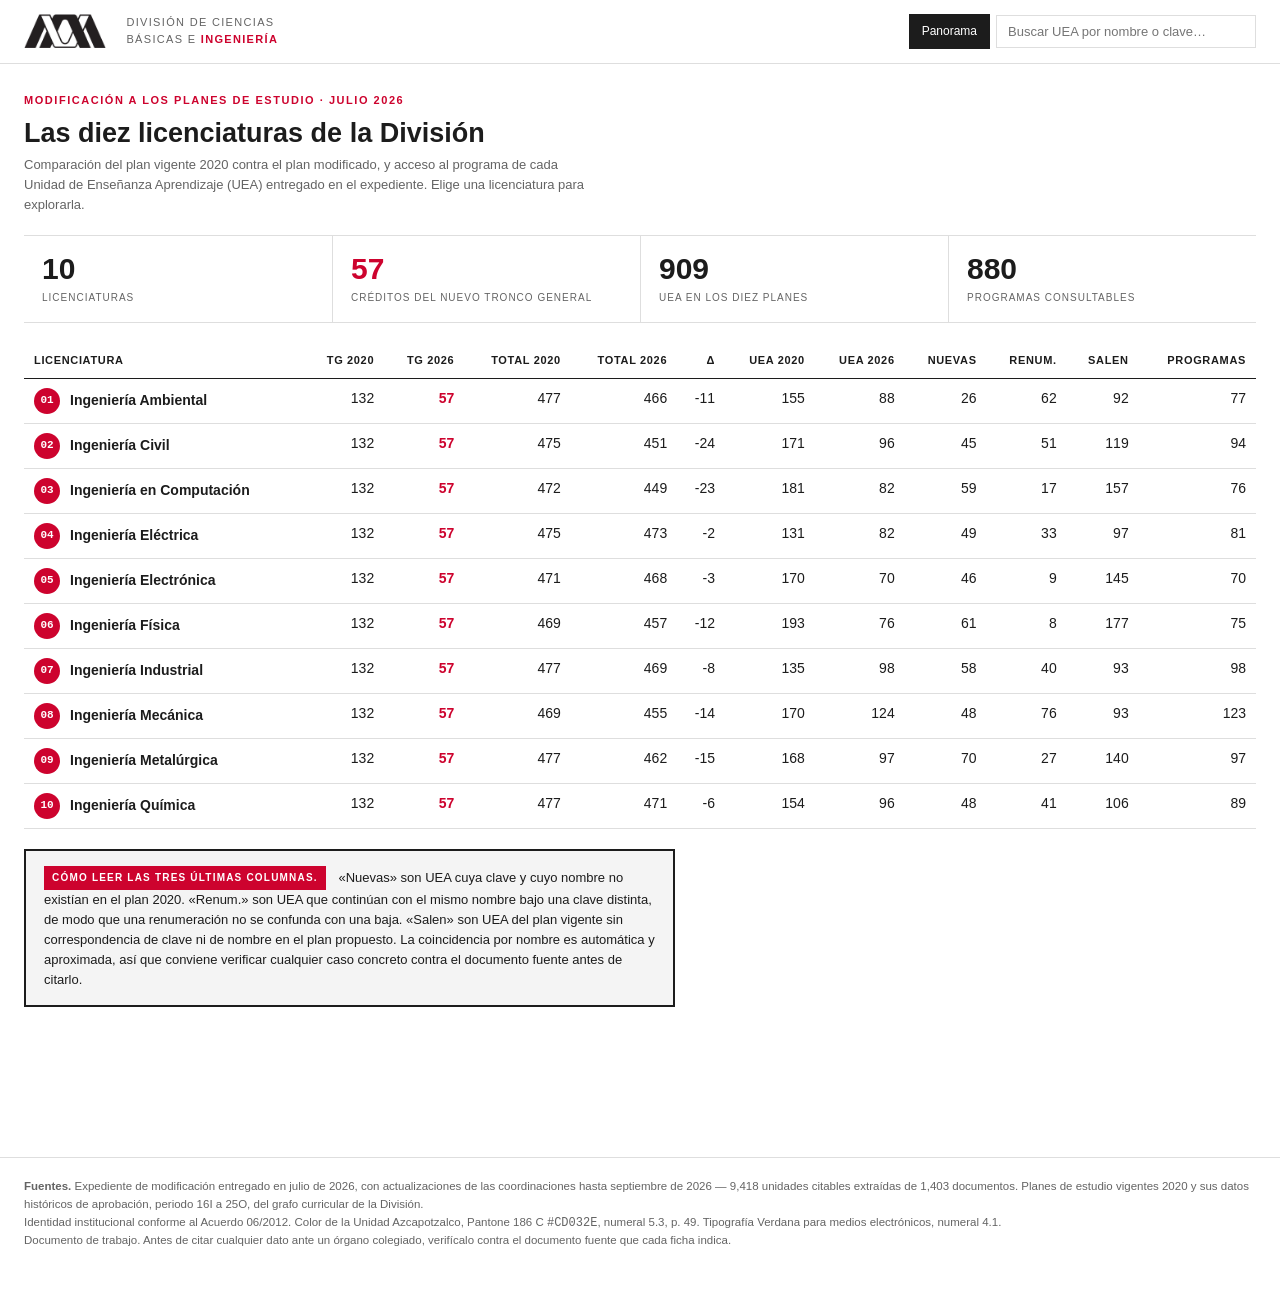
==== index.html @ 23796ab4 "Dashboard de modificaciones curriculares DCBI 2026 Tablero navegable para comparar el plan vigente 2" ====
<!doctype html>
<html lang="es">
<head>
<meta charset="utf-8">
<meta name="viewport" content="width=device-width, initial-scale=1">
<title>Modificaciones curriculares DCBI 2026</title>
<link rel="stylesheet" href="estilo.css">
</head>
<body>
<header>
  <div class="barra">
    <img src="assets/logo_footer_web.png" alt="Universidad Autónoma Metropolitana">
    <div class="marca">División de Ciencias<br>Básicas e <b>Ingeniería</b></div>
    <nav>
      <a href="#/">Panorama</a>
      <input id="buscador" type="search" placeholder="Buscar UEA por nombre o clave…"
             autocomplete="off" spellcheck="false">
    </nav>
  </div>
</header>

<main id="vista"></main>

<footer>
  <p><strong>Fuentes.</strong> Expediente de modificación entregado en julio de 2026,
  con actualizaciones de las coordinaciones hasta septiembre de 2026 — 9,418 unidades
  citables extraídas de 1,403 documentos. Planes de estudio vigentes 2020 y sus datos
  históricos de aprobación, periodo 16I a 25O, del grafo curricular de la División.</p>
  <p>Identidad institucional conforme al Acuerdo 06/2012. Color de la Unidad
  Azcapotzalco, Pantone 186 C <span class="clave">#CD032E</span>, numeral 5.3, p. 49.
  Tipografía Verdana para medios electrónicos, numeral 4.1.</p>
  <p>Documento de trabajo. Antes de citar cualquier dato ante un órgano colegiado,
  verifícalo contra el documento fuente que cada ficha indica.</p>
</footer>

<script src="datos.js"></script>
<script src="app.js"></script>
</body>
</html>
---- estilo.css ----
/* Dashboard de modificaciones curriculares DCBI 2026
   Identidad institucional UAM — Acuerdo 06/2012.
   · Color de la Unidad Azcapotzalco, Pantone 186 C #CD032E (numeral 5.3, p. 49).
   · Tipografía web obligatoria Verdana, con Arial y Tahoma como alternativas
     (numeral 4.1). Helvetica Neue queda reservada a material primario impreso.
   · Negro puro #000000 se reserva al emblema (numeral 2.3), así que la tinta
     de cuerpo es #1C1C1C. */

:root {
  --rojo: #CD032E;
  --tinta: #1C1C1C;
  --gris: #646464;
  --gris-claro: #F4F4F4;
  --filete: #DEDEDE;
  --papel: #FFFFFF;
  --verde: #26642B;
  --max: 1280px;
}

* { box-sizing: border-box; margin: 0; padding: 0; }

body {
  font-family: Verdana, Arial, Tahoma, sans-serif;
  color: var(--tinta);
  background: var(--papel);
  font-size: 14px;
  line-height: 1.55;
}

a { color: var(--rojo); text-decoration: none; }
a:hover { text-decoration: underline; }

/* ---------------------------------------------------- encabezado fijo */
header {
  position: sticky; top: 0; z-index: 20;
  background: var(--papel);
  border-bottom: 1px solid var(--filete);
}
.barra {
  max-width: var(--max); margin: 0 auto; padding: 14px 24px;
  display: flex; align-items: center; gap: 20px; flex-wrap: wrap;
}
/* Variación 2 del manual, el emblema sin lema ni denominación */
.barra img { height: 34px; }
.marca { font-size: 11px; letter-spacing: .12em; text-transform: uppercase; color: var(--gris); }
.marca b { color: var(--rojo); }
.barra nav { margin-left: auto; display: flex; gap: 6px; align-items: center; }
.barra nav a {
  font-size: 12px; padding: 7px 12px; color: var(--tinta);
  border: 1px solid var(--filete);
}
.barra nav a.activo { background: var(--tinta); color: #fff; border-color: var(--tinta); }
#buscador {
  font-family: inherit; font-size: 13px; padding: 8px 11px;
  border: 1px solid var(--filete); width: 260px;
}
#buscador:focus { outline: 2px solid var(--rojo); outline-offset: -1px; }

main { max-width: var(--max); margin: 0 auto; padding: 28px 24px 80px; }

/* ---------------------------------------------------- tipografía */
h1 { font-size: 27px; line-height: 1.2; margin-bottom: 6px; }
h2 { font-size: 19px; margin: 34px 0 12px; }
h3 { font-size: 15px; margin: 22px 0 8px; }
.kicker {
  font-size: 11px; letter-spacing: .14em; text-transform: uppercase;
  color: var(--rojo); font-weight: bold; margin-bottom: 8px;
}
.sub { color: var(--gris); font-size: 13px; max-width: 78ch; }
.migaja { font-size: 12px; color: var(--gris); margin-bottom: 14px; }

/* ---------------------------------------------------- cédulas de dato */
.datos { display: flex; flex-wrap: wrap; gap: 0; border-top: 1px solid var(--filete);
         border-bottom: 1px solid var(--filete); margin: 20px 0; }
.dato { flex: 1 1 130px; padding: 16px 18px; border-left: 1px solid var(--filete); }
.dato:first-child { border-left: none; }
.dato .n { font-size: 30px; font-weight: bold; line-height: 1.1; }
.dato .n.acento { color: var(--rojo); }
.dato .r { font-size: 10px; letter-spacing: .1em; text-transform: uppercase;
           color: var(--gris); margin-top: 5px; }

/* ---------------------------------------------------- tabla */
table { width: 100%; border-collapse: collapse; margin: 14px 0; }
th {
  text-align: left; font-size: 11px; letter-spacing: .06em; text-transform: uppercase;
  padding: 9px 10px; border-bottom: 1px solid var(--tinta); white-space: nowrap;
}
td { padding: 9px 10px; border-bottom: 1px solid var(--filete); vertical-align: top; }
tbody tr:hover { background: var(--gris-claro); cursor: pointer; }
td.num, th.num { text-align: right; font-variant-numeric: tabular-nums; }
.clave { font-family: "Courier New", monospace; font-size: 12px; color: var(--gris); }

/* ------------------------------------------------- chip circular (Punto)
   Numera las licenciaturas en el panorama. Junto con la caja de aviso de
   abajo, es lo único que se conserva del ensayo neobrutalista. */
.punto {
  display: inline-flex; align-items: center; justify-content: center;
  width: 26px; height: 26px; border-radius: 50%; background: var(--rojo);
  color: #fff; font-size: 11px; font-weight: bold; flex: none;
  font-family: "Courier New", monospace;
}

/* ---------------------------------------------------- etiquetas */
.eti {
  display: inline-block; font-size: 10px; letter-spacing: .08em; text-transform: uppercase;
  padding: 3px 7px; border: 1px solid var(--filete); color: var(--gris); white-space: nowrap;
}
.eti.roja { background: var(--rojo); color: #fff; border-color: var(--rojo); }
.eti.tinta { background: var(--tinta); color: #fff; border-color: var(--tinta); }
.eti.verde { background: var(--verde); color: #fff; border-color: var(--verde); }
.eti.hueca { background: transparent; }

/* ---------------------------------------------------- barras comparativas */
.barra-cmp { display: flex; height: 26px; margin: 4px 0 2px; background: var(--gris-claro); }
.barra-cmp span { display: flex; align-items: center; padding: 0 7px;
                  font-size: 10px; color: #fff; overflow: hidden; white-space: nowrap; }
.seg-tg { background: var(--rojo); }
.seg-pro { background: var(--tinta); }
.seg-otro { background: #BDBDBD; color: var(--tinta) !important; }

/* ---------------------------------------------------- rejilla de tarjetas */
.rejilla { display: grid; grid-template-columns: repeat(auto-fill, minmax(290px, 1fr)); gap: 16px; }
.tarjeta { border: 1px solid var(--filete); padding: 18px; display: block; color: inherit; }
.tarjeta:hover { border-color: var(--tinta); text-decoration: none; }
.tarjeta h3 { margin: 0 0 4px; font-size: 16px; }
.tarjeta .pie { display: flex; gap: 14px; margin-top: 12px; font-size: 12px; color: var(--gris); }

/* ---------------------------------------------------- filtros */
.filtros { display: flex; gap: 8px; flex-wrap: wrap; align-items: center; margin: 16px 0; }
.filtros select, .filtros input {
  font-family: inherit; font-size: 12px; padding: 7px 9px; border: 1px solid var(--filete);
}
.conteo { font-size: 12px; color: var(--gris); margin-left: auto; }

/* ---------------------------------------------------- detalle de UEA */
.campo { border-top: 1px solid var(--filete); padding: 16px 0; }
.campo h3 { margin: 0 0 8px; font-size: 12px; letter-spacing: .1em;
            text-transform: uppercase; color: var(--rojo); }
.campo pre {
  font-family: inherit; font-size: 13.5px; line-height: 1.6;
  white-space: pre-wrap; word-wrap: break-word; max-width: 90ch;
}
.aviso {
  background: var(--gris-claro); border: 2px solid var(--tinta);
  padding: 15px 18px; margin: 20px 0; font-size: 13px; max-width: 90ch;
}
.aviso strong:first-child {
  display: inline-block; background: var(--rojo); color: #fff;
  font-size: 10px; letter-spacing: .12em; text-transform: uppercase;
  padding: 4px 8px; margin-right: 9px; vertical-align: 1px;
}
.ruta { font-family: "Courier New", monospace; font-size: 11px; color: var(--gris);
        word-break: break-all; }

footer {
  border-top: 1px solid var(--filete); margin-top: 50px; padding: 20px 24px 40px;
  font-size: 11.5px; color: var(--gris); max-width: var(--max); margin-left: auto;
  margin-right: auto;
}

@media (max-width: 720px) {
  .barra nav { width: 100%; margin-left: 0; }
  #buscador { width: 100%; }
  .dato { flex-basis: 45%; }
  table { font-size: 12.5px; }
}
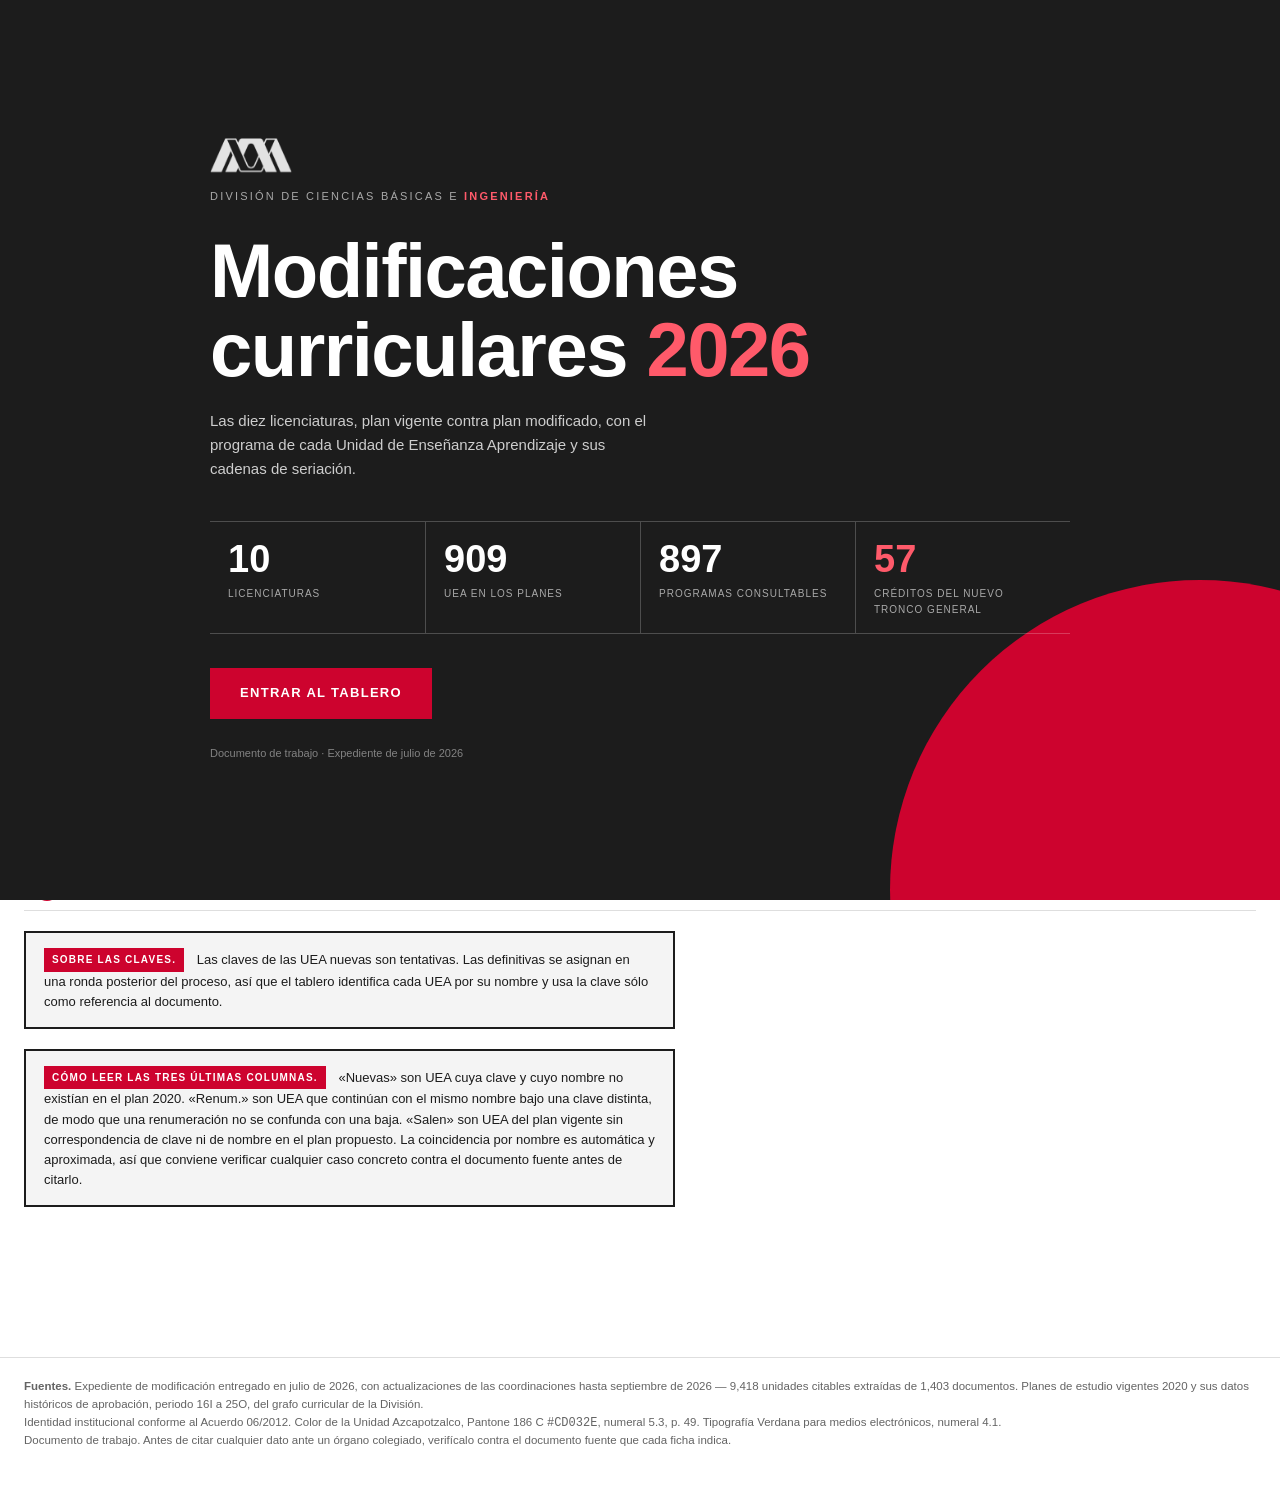
==== commit 69d974d3: "Portada en modo oscuro y transiciones entre vistas El tablero recibe con una portada sobre tinta #1C" ====
--- a/index.html
+++ b/index.html
@@ -7,6 +7,29 @@
 <link rel="stylesheet" href="estilo.css">
 </head>
 <body>
+
+<!-- Portada. Modo oscuro sobre #1C1C1C; el negro puro se reserva al emblema
+     (Acuerdo 06/2012, numeral 2.3). Se oculta al entrar al tablero. -->
+<section id="portada">
+  <div class="p-fondo"><span class="p-punto"></span></div>
+  <div class="p-contenido">
+    <img class="p-logo" src="assets/logo_blanco_transparente.png"
+         alt="Universidad Autónoma Metropolitana">
+    <p class="p-division">División de Ciencias Básicas e <b>Ingeniería</b></p>
+    <h1 class="p-titulo">Modificaciones<br>curriculares <span>2026</span></h1>
+    <p class="p-bajada">Las diez licenciaturas, plan vigente contra plan modificado,
+      con el programa de cada Unidad de Enseñanza Aprendizaje y sus cadenas de seriación.</p>
+    <div class="p-cifras">
+      <div><b data-hasta="10">0</b><span>licenciaturas</span></div>
+      <div><b data-hasta="909">0</b><span>UEA en los planes</span></div>
+      <div><b data-hasta="897">0</b><span>programas consultables</span></div>
+      <div><b data-hasta="57" class="acento">0</b><span>créditos del nuevo Tronco General</span></div>
+    </div>
+    <a class="p-entrar" href="#/">Entrar al tablero</a>
+    <p class="p-pie">Documento de trabajo · Expediente de julio de 2026</p>
+  </div>
+</section>
+
 <header>
   <div class="barra">
     <img src="assets/logo_footer_web.png" alt="Universidad Autónoma Metropolitana">
--- a/estilo.css
+++ b/estilo.css
@@ -164,3 +164,112 @@
   .dato { flex-basis: 45%; }
   table { font-size: 12.5px; }
 }
+
+/* ------------------------------------------- cadenas de seriación */
+.cadena { display: flex; flex-wrap: wrap; align-items: center; gap: 7px; margin: 10px 0 20px; }
+.eslabon {
+  display: inline-flex; align-items: center; gap: 8px;
+  border: 1px solid var(--filete); padding: 7px 11px; font-size: 13px; background: var(--papel);
+}
+.punto.pq { width: 20px; height: 20px; font-size: 10px; }
+.flecha { color: var(--rojo); font-weight: bold; }
+
+/* ------------------------------------------ árbol de dependencias */
+.dos-arboles { display: flex; gap: 34px; flex-wrap: wrap; }
+.mitad { flex: 1 1 320px; min-width: 300px; }
+.mitad h4 { font-size: 13px; margin: 0 0 10px; display: flex; align-items: center; gap: 9px; }
+.conteo-arbol {
+  display: inline-flex; align-items: center; justify-content: center;
+  min-width: 22px; height: 22px; padding: 0 6px; background: var(--rojo);
+  color: #fff; font-size: 11px; font-family: "Courier New", monospace;
+}
+ul.arbol { list-style: none; margin: 0 0 0 9px; padding-left: 15px;
+           border-left: 1px solid var(--filete); }
+ul.arbol li { position: relative; padding: 5px 0 5px 13px; font-size: 13px; }
+ul.arbol li::before {
+  content: ""; position: absolute; left: 0; top: 16px;
+  width: 9px; height: 1px; background: var(--filete);
+}
+ul.arbol .clave { margin-left: 7px; font-size: 11px; }
+
+.renombrada { font-size: 11.5px; color: var(--rojo); margin-top: 2px; font-weight: normal; }
+
+/* ═══════════════════════════════════════════════════════════════════
+   Portada — modo oscuro. El fondo es la tinta #1C1C1C, nunca negro
+   puro, que el manual reserva al emblema (numeral 2.3). Un solo acento.
+   Toda la animación se desactiva con prefers-reduced-motion.
+   ═══════════════════════════════════════════════════════════════════ */
+
+#portada {
+  position: fixed; inset: 0; z-index: 60; background: var(--tinta);
+  color: #fff; display: flex; align-items: center; justify-content: center;
+  padding: 48px 24px; overflow: hidden;
+}
+#portada.saliendo { animation: portada-sale .55s cubic-bezier(.4,0,.2,1) forwards; }
+body.con-portada { overflow: hidden; }
+
+.p-fondo { position: absolute; inset: 0; pointer-events: none; }
+.p-punto {
+  position: absolute; right: -230px; bottom: -300px;
+  width: 620px; height: 620px; border-radius: 50%; background: var(--rojo);
+  animation: punto-entra 1.1s cubic-bezier(.22,1,.36,1) both;
+}
+
+.p-contenido { position: relative; max-width: 860px; width: 100%; }
+.p-contenido > * { animation: sube .7s cubic-bezier(.22,1,.36,1) both; }
+.p-logo { height: 34px; display: block; animation-delay: .05s; }
+.p-division {
+  font-size: 11px; letter-spacing: .2em; text-transform: uppercase;
+  color: rgba(255,255,255,.62); margin-top: 16px; animation-delay: .12s;
+}
+.p-division b { color: #ff5a6a; }
+.p-titulo {
+  font-size: clamp(40px, 7vw, 76px); line-height: 1.04; font-weight: bold;
+  margin: 26px 0 0; letter-spacing: -.02em; animation-delay: .2s;
+}
+.p-titulo span { color: #ff5a6a; }
+.p-bajada {
+  font-size: 15px; line-height: 1.6; color: rgba(255,255,255,.78);
+  max-width: 54ch; margin-top: 20px; animation-delay: .3s;
+}
+.p-cifras {
+  display: flex; flex-wrap: wrap; gap: 0; margin: 40px 0 34px;
+  border-top: 1px solid rgba(255,255,255,.22);
+  border-bottom: 1px solid rgba(255,255,255,.22); animation-delay: .4s;
+}
+.p-cifras > div { flex: 1 1 130px; padding: 18px 18px 16px;
+                  border-left: 1px solid rgba(255,255,255,.22); }
+.p-cifras > div:first-child { border-left: none; }
+.p-cifras b { display: block; font-size: 38px; line-height: 1;
+              font-variant-numeric: tabular-nums; }
+.p-cifras b.acento { color: #ff5a6a; }
+.p-cifras span { display: block; font-size: 10px; letter-spacing: .1em;
+                 text-transform: uppercase; color: rgba(255,255,255,.62); margin-top: 8px; }
+.p-entrar {
+  display: inline-block; background: var(--rojo); color: #fff;
+  padding: 15px 30px; font-size: 13px; font-weight: bold;
+  letter-spacing: .1em; text-transform: uppercase; animation-delay: .5s;
+  transition: transform .18s ease, background .18s ease;
+}
+.p-entrar:hover { text-decoration: none; background: #e0143d; transform: translateX(5px); }
+.p-pie { font-size: 11px; color: rgba(255,255,255,.45); margin-top: 26px; animation-delay: .6s; }
+
+@keyframes sube { from { opacity: 0; transform: translateY(18px); } to { opacity: 1; transform: none; } }
+@keyframes punto-entra { from { opacity: 0; transform: scale(.55); } to { opacity: 1; transform: none; } }
+@keyframes portada-sale { to { opacity: 0; transform: translateY(-26px); visibility: hidden; } }
+
+/* ------------------------------------- transición entre vistas */
+#vista.entrando { animation: vista-entra .34s cubic-bezier(.22,1,.36,1) both; }
+@keyframes vista-entra { from { opacity: 0; transform: translateY(12px); } to { opacity: 1; transform: none; } }
+header { transition: transform .4s cubic-bezier(.22,1,.36,1), opacity .4s ease; }
+body.con-portada header { transform: translateY(-100%); opacity: 0; }
+
+tbody tr { transition: background .14s ease, box-shadow .14s ease; }
+.tarjeta, .eslabon { transition: border-color .18s ease, transform .18s ease; }
+.eslabon:hover { border-color: var(--rojo); transform: translateY(-2px); }
+
+@media (prefers-reduced-motion: reduce) {
+  #portada.saliendo, .p-contenido > *, .p-punto, #vista.entrando { animation: none; }
+  #portada.saliendo { display: none; }
+  header, tbody tr, .tarjeta, .eslabon { transition: none; }
+}
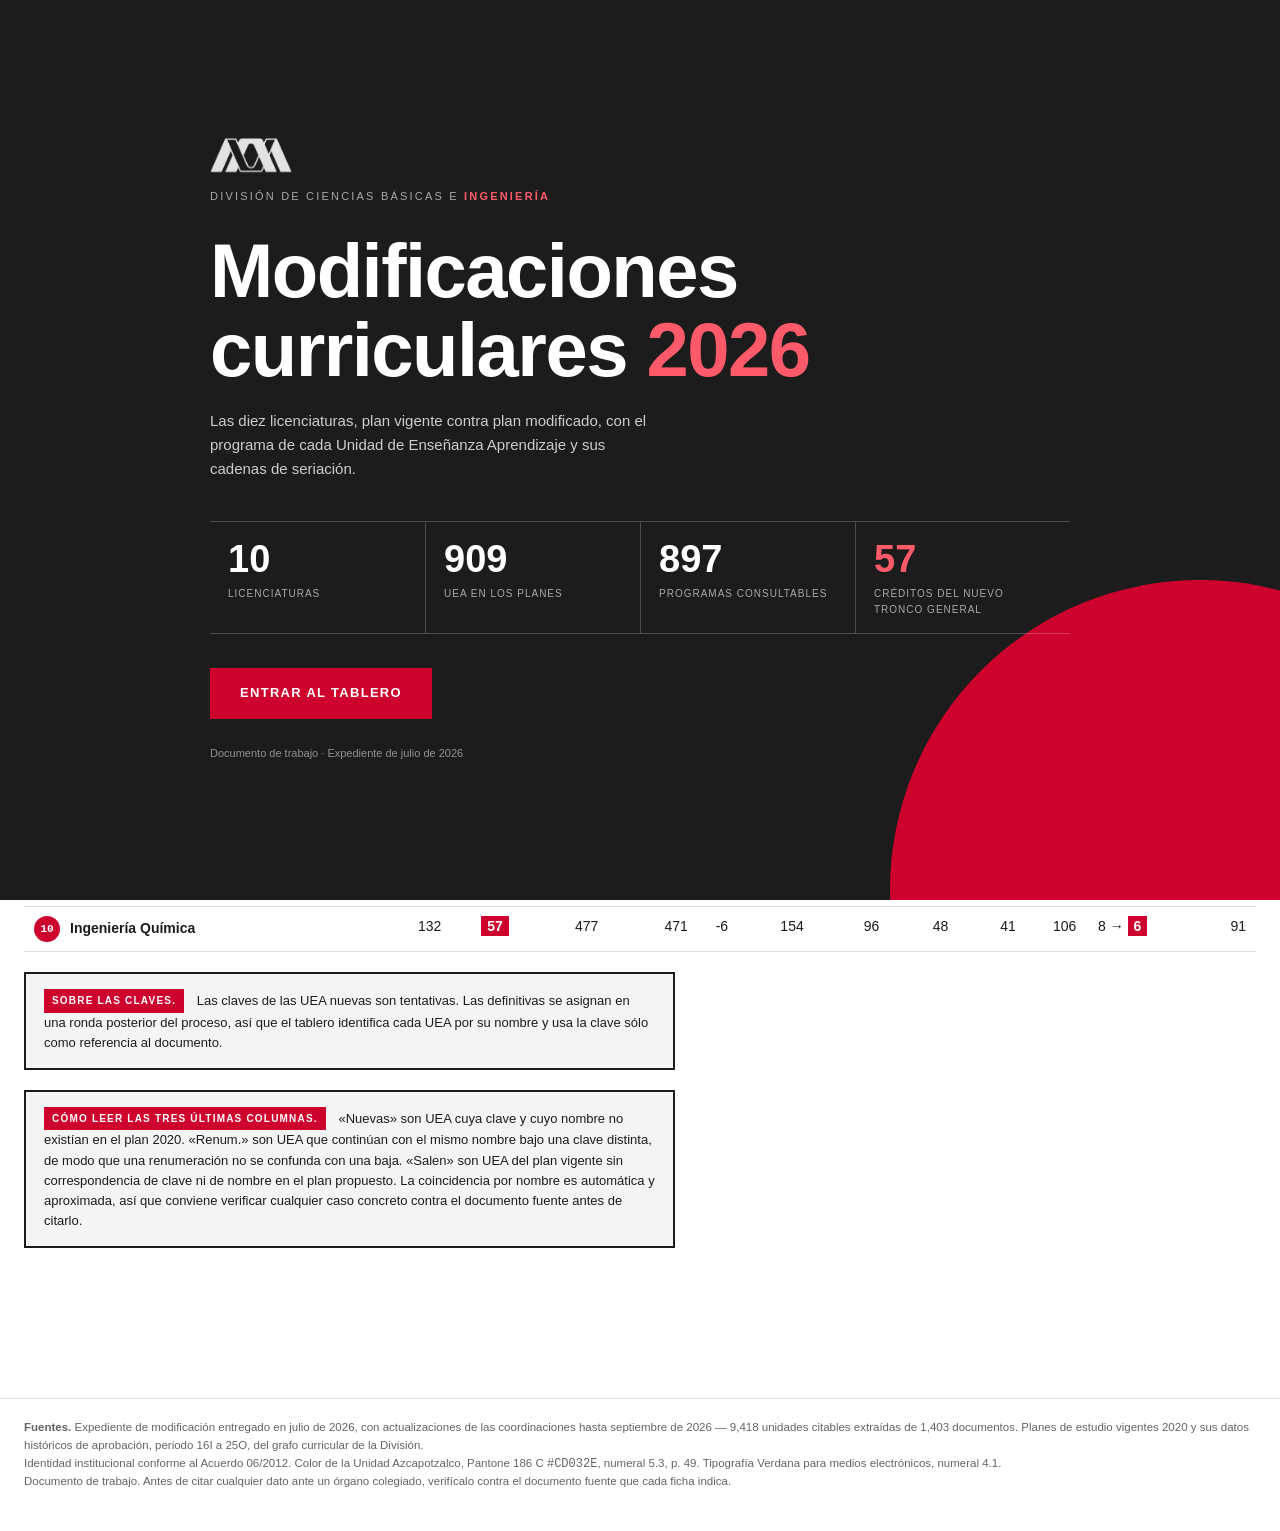
==== commit d3b53967: "Sistema cromático por nivel de navegación Una sola regla gobierna los cuatro niveles: cada uno es un" ====
--- a/index.html
+++ b/index.html
@@ -8,7 +8,11 @@
 </head>
 <body>
 
-<!-- Portada. Modo oscuro sobre #1C1C1C; el negro puro se reserva al emblema
+<!-- Plano que barre el cambio de nivel. Lleva el color del nivel que llega,
+     así que la transición es el cambio de campo, no un fundido encima. -->
+<div id="cortina" aria-hidden="true"></div>
+
+<!-- Portada. Nivel 0, campo tinta #1C1C1C; el negro puro se reserva al emblema
      (Acuerdo 06/2012, numeral 2.3). Se oculta al entrar al tablero. -->
 <section id="portada">
   <div class="p-fondo"><span class="p-punto"></span></div>
@@ -32,7 +36,11 @@
 
 <header>
   <div class="barra">
-    <img src="assets/logo_footer_web.png" alt="Universidad Autónoma Metropolitana">
+    <!-- El emblema no se recolorea: van los dos archivos y el campo del nivel
+         decide cuál se muestra. Sobre rojo y sobre tinta, el blanco. -->
+    <img class="logo-tinta" src="assets/logo_footer_web.png"
+         alt="Universidad Autónoma Metropolitana">
+    <img class="logo-blanco" src="assets/logo_blanco_transparente.png" alt="">
     <div class="marca">División de Ciencias<br>Básicas e <b>Ingeniería</b></div>
     <nav>
       <a href="#/">Panorama</a>
--- a/estilo.css
+++ b/estilo.css
@@ -4,7 +4,50 @@
    · Tipografía web obligatoria Verdana, con Arial y Tahoma como alternativas
      (numeral 4.1). Helvetica Neue queda reservada a material primario impreso.
    · Negro puro #000000 se reserva al emblema (numeral 2.3), así que la tinta
-     de cuerpo es #1C1C1C. */
+     de cuerpo es #1C1C1C.
+
+   CAMPO Y MASA POR NIVEL DE PROFUNDIDAD
+   ─────────────────────────────────────
+   El fondo no decora: dice en qué nivel del expediente está el usuario. Cada
+   nivel pierde una masa respecto del anterior, y esa pérdida es la escalera.
+
+   Cada nivel es un campo con un bloque de encabezado de otro color, y ese
+   bloque es la firma del nivel.
+
+     Nivel          Campo            Bloque de encabezado
+     0 portada      tinta  #1C1C1C   el PUNTO, círculo sangrando por la esquina
+     1 panorama     papel  #FFFFFF   PLANO rojo: kicker, título, bajada y cédulas
+     2 licenciatura papel  #FFFFFF   BLOQUE de tinta: migaja, título y cédulas
+     3 UEA          papel  #FFFFFF   ninguno; el rojo vuelve a ser color de texto
+       búsqueda     papel  #FFFFFF   atajo al nivel 3, se resuelve como él
+
+   Los bloques sangran de borde a borde y arrancan pegados al encabezado fijo,
+   así que la firma del nivel es lo primero que se ve al llegar y no hace falta
+   ningún otro recurso para distinguirlos: dentro del tablero el campo es
+   siempre papel y lo único que cambia es el bloque —rojo, tinta, ninguno—. La
+   portada queda como el único campo oscuro del sistema.
+
+   La cortina de transición refuerza el escalón sin añadir vocabulario: llega
+   con el color del bloque del nivel que entra, de modo que al retirarse parece
+   depositarlo. Lo que distingue a las tres vistas de papel es, entonces, la
+   misma cosa quieta y en movimiento.
+
+   El acento aparece con el área que cada nivel puede sostener: el círculo y
+   el plano donde casi no hay texto, el chip donde se trabaja, y nada más que
+   el rótulo donde se lee prosa larga. El papel se reserva a los dos niveles
+   que se leen palabra por palabra, que es donde la legibilidad manda sobre la
+   simetría del sistema.
+
+   Cada campo se declara como un juego de papeles —fondo, texto, filete, masa—
+   y todos los componentes se escriben contra esos papeles, nunca contra un
+   color literal. El mismo juego sirve para una página entera o para un plano
+   dentro de ella, así que un bloque de otro color es una clase, jamás una
+   excepción escrita a mano.
+
+   Regla de masa (Bauhaus/Neobrutalista): el acento es siempre área sólida,
+   nunca borde ni tinte. Dentro del plano rojo la masa se invierte —blanco
+   pleno con el número en rojo—, porque un rojo sobre rojo no es masa, es
+   nada. */
 
 :root {
   --rojo: #CD032E;
@@ -17,44 +60,154 @@
   --max: 1280px;
 }
 
+/* Los juegos de papeles valen igual para una página entera —`body[data-campo]`—
+   que para un plano dentro de ella —`.plano-rojo`, `.plano-tinta`—, de modo que un
+   bloque puede llevar su propio color sin ninguna excepción escrita a mano: dentro
+   del plano rojo, «masa» ya significa blanco. */
+:root {
+  --fondo: var(--papel);
+  --texto: var(--tinta);
+  --texto-2: var(--gris);
+  --linea: var(--filete);
+  --linea-fuerte: var(--tinta);
+  --hover: var(--gris-claro);
+  --caja: var(--gris-claro);
+  --caja-texto: var(--tinta);
+  --caja-borde: var(--tinta);
+  --chip-caja: var(--rojo);
+  --sobre-chip-caja: #FFFFFF;
+  --masa: var(--rojo);
+  --sobre-masa: #FFFFFF;
+  --masa-neutra: var(--tinta);
+  --sobre-masa-neutra: #FFFFFF;
+  --masa-verde: var(--verde);
+  --sobre-masa-verde: #FFFFFF;
+  --acento-txt: var(--rojo);
+  --enlace: var(--rojo);
+}
+
+/* TINTA — campo del panorama y de la licenciatura. Blanco sobre #1C1C1C da
+   17.0:1; el gris secundario se sube a #A8A8A8 (7.2:1) porque el #646464 de
+   papel caería a 2.3:1. El rojo deja de ser color de texto (sólo 2.96:1 sobre tinta) y pasa
+   a ser exclusivamente masa, que es su papel correcto en este sistema. */
+body[data-campo="tinta"], .plano-tinta {
+  --fondo: var(--tinta);
+  --texto: #FFFFFF;
+  --texto-2: #A8A8A8;
+  --linea: #454545;
+  --linea-fuerte: #FFFFFF;
+  --hover: #2C2C2C;
+  --caja: #2A2A2A;
+  --caja-texto: #FFFFFF;
+  --caja-borde: #5A5A5A;
+  --chip-caja: var(--rojo);
+  --sobre-chip-caja: #FFFFFF;
+  --masa: var(--rojo);
+  --sobre-masa: #FFFFFF;
+  --masa-neutra: #FFFFFF;
+  --sobre-masa-neutra: var(--tinta);
+  --acento-txt: #FFFFFF;
+  --enlace: #FFFFFF;
+}
+
+/* ROJO — ya no es campo de página sino plano: el encabezado del panorama.
+   Blanco sobre #CD032E da 5.76:1, suficiente para texto normal. Ningún otro
+   color de la paleta alcanza AA sobre este fondo, así que dentro del plano la
+   jerarquía se hace con tamaño y peso, nunca con un segundo color, y las
+   masas se invierten a blanco. */
+.plano-rojo {
+  --fondo: var(--rojo);
+  --texto: #FFFFFF;
+  --texto-2: #FFFFFF;
+  --linea: rgba(255, 255, 255, .45);
+  --linea-fuerte: #FFFFFF;
+  --hover: rgba(255, 255, 255, .15);
+  --caja: #FFFFFF;
+  --caja-texto: var(--tinta);
+  --caja-borde: var(--tinta);
+  --chip-caja: var(--tinta);
+  --sobre-chip-caja: #FFFFFF;
+  --masa: #FFFFFF;
+  --sobre-masa: var(--rojo);
+  --masa-neutra: var(--tinta);
+  --sobre-masa-neutra: #FFFFFF;
+  --acento-txt: #FFFFFF;
+  --enlace: #FFFFFF;
+}
+
+/* ---------------------------------------------------- planos
+   Un plano es una masa de área genuina y borde recto —el PLANO de Kandinsky,
+   el mismo de la portada v4—, con su propio juego de papeles dentro. Sangra
+   de un borde a otro de la ventana para que sea un plano y no una tarjeta:
+   la sombra de 100vmax pinta la banda y el recorte la limita en vertical. */
+.plano {
+  background: var(--fondo); color: var(--texto);
+  box-shadow: 0 0 0 100vmax var(--fondo);
+  clip-path: inset(0 -100vmax);
+}
+/* Plano de encabezado: arranca pegado al encabezado fijo, comiéndose el aire
+   superior de main, y cierra antes de la tabla. */
+.plano-cabecera { margin: -28px 0 26px; padding: 34px 0 20px; }
+.plano-cabecera .datos { border-bottom: none; margin-bottom: 0; }
+.plano-cabecera .sub { margin-bottom: 4px; }
+
 * { box-sizing: border-box; margin: 0; padding: 0; }
 
 body {
   font-family: Verdana, Arial, Tahoma, sans-serif;
-  color: var(--tinta);
-  background: var(--papel);
+  color: var(--texto);
+  background: var(--fondo);
   font-size: 14px;
   line-height: 1.55;
 }
 
-a { color: var(--rojo); text-decoration: none; }
+a { color: var(--enlace); text-decoration: none; }
 a:hover { text-decoration: underline; }
+/* Sobre campo pleno el color ya no distingue el enlace del texto: lo hace
+   el subrayado, que es el único eje disponible sin romper el contraste. */
+.plano-rojo a, .plano-tinta a {
+  text-decoration: underline; text-underline-offset: 2px;
+}
+/* La portada compone con masas, no con texto enlazado: su botón es un
+   plano rojo y no lleva subrayado. */
+#portada a, .barra nav a, .eti, .punto { text-decoration: none; }
 
 /* ---------------------------------------------------- encabezado fijo */
 header {
   position: sticky; top: 0; z-index: 20;
-  background: var(--papel);
-  border-bottom: 1px solid var(--filete);
+  background: var(--fondo);
+  border-bottom: 1px solid var(--linea);
 }
 .barra {
   max-width: var(--max); margin: 0 auto; padding: 14px 24px;
   display: flex; align-items: center; gap: 20px; flex-wrap: wrap;
 }
-/* Variación 2 del manual, el emblema sin lema ni denominación */
+/* Variación 2 del manual, el emblema sin lema ni denominación. Van los dos
+   archivos y el campo decide cuál se ve: sobre rojo y sobre tinta, el
+   blanco. El emblema no se recolorea por CSS (numeral 3.2). */
 .barra img { height: 34px; }
-.marca { font-size: 11px; letter-spacing: .12em; text-transform: uppercase; color: var(--gris); }
-.marca b { color: var(--rojo); }
+.barra .logo-blanco { display: none; }
+body[data-campo="tinta"] .logo-tinta { display: none; }
+body[data-campo="tinta"] .logo-blanco { display: block; }
+
+.marca { font-size: 11px; letter-spacing: .12em; text-transform: uppercase; color: var(--texto-2); }
+.marca b { color: var(--acento-txt); }
 .barra nav { margin-left: auto; display: flex; gap: 6px; align-items: center; }
 .barra nav a {
-  font-size: 12px; padding: 7px 12px; color: var(--tinta);
-  border: 1px solid var(--filete);
-}
-.barra nav a.activo { background: var(--tinta); color: #fff; border-color: var(--tinta); }
+  font-size: 12px; padding: 7px 12px; color: var(--texto);
+  border: 1px solid var(--linea); text-decoration: none;
+}
+.barra nav a.activo {
+  background: var(--masa-neutra); color: var(--sobre-masa-neutra);
+  border-color: var(--masa-neutra);
+}
 #buscador {
   font-family: inherit; font-size: 13px; padding: 8px 11px;
-  border: 1px solid var(--filete); width: 260px;
-}
-#buscador:focus { outline: 2px solid var(--rojo); outline-offset: -1px; }
+  border: 1px solid var(--linea); width: 260px;
+  background: transparent; color: var(--texto);
+}
+#buscador::placeholder { color: var(--texto-2); opacity: 1; }
+#buscador:focus { outline: 2px solid var(--acento-txt); outline-offset: -1px; }
 
 main { max-width: var(--max); margin: 0 auto; padding: 28px 24px 80px; }
 
@@ -64,97 +217,130 @@
 h3 { font-size: 15px; margin: 22px 0 8px; }
 .kicker {
   font-size: 11px; letter-spacing: .14em; text-transform: uppercase;
-  color: var(--rojo); font-weight: bold; margin-bottom: 8px;
-}
-.sub { color: var(--gris); font-size: 13px; max-width: 78ch; }
-.migaja { font-size: 12px; color: var(--gris); margin-bottom: 14px; }
+  color: var(--acento-txt); font-weight: bold; margin-bottom: 8px;
+}
+/* Sobre campo pleno el rótulo no puede ser texto rojo: se vuelve masa. */
+.plano-rojo .kicker, .plano-tinta .kicker {
+  display: inline-block; background: var(--masa); color: var(--sobre-masa);
+  padding: 4px 9px; margin-bottom: 10px;
+}
+.sub { color: var(--texto-2); font-size: 13px; max-width: 78ch; }
+.migaja { font-size: 12px; color: var(--texto-2); margin-bottom: 14px; }
+.tenue { color: var(--texto-2); }
+.fuerte { color: var(--texto); }
 
 /* ---------------------------------------------------- cédulas de dato */
-.datos { display: flex; flex-wrap: wrap; gap: 0; border-top: 1px solid var(--filete);
-         border-bottom: 1px solid var(--filete); margin: 20px 0; }
-.dato { flex: 1 1 130px; padding: 16px 18px; border-left: 1px solid var(--filete); }
+.datos { display: flex; flex-wrap: wrap; gap: 0; border-top: 1px solid var(--linea);
+         border-bottom: 1px solid var(--linea); margin: 20px 0; }
+.dato { flex: 1 1 130px; padding: 16px 18px; border-left: 1px solid var(--linea); }
 .dato:first-child { border-left: none; }
 .dato .n { font-size: 30px; font-weight: bold; line-height: 1.1; }
 .dato .n.acento { color: var(--rojo); }
 .dato .r { font-size: 10px; letter-spacing: .1em; text-transform: uppercase;
-           color: var(--gris); margin-top: 5px; }
+           color: var(--texto-2); margin-top: 5px; }
+/* La cédula que sostiene el hallazgo es una masa, no una cifra teñida,
+   en cuanto el campo deja de ser papel. */
+.plano-rojo .dato.acentuada,
+.plano-tinta .dato.acentuada {
+  background: var(--masa); border-left-color: var(--masa);
+}
+.plano-rojo .dato.acentuada .n,
+.plano-rojo .dato.acentuada .r,
+.plano-tinta .dato.acentuada .n,
+.plano-tinta .dato.acentuada .r { color: var(--sobre-masa); }
 
 /* ---------------------------------------------------- tabla */
 table { width: 100%; border-collapse: collapse; margin: 14px 0; }
 th {
   text-align: left; font-size: 11px; letter-spacing: .06em; text-transform: uppercase;
-  padding: 9px 10px; border-bottom: 1px solid var(--tinta); white-space: nowrap;
-}
-td { padding: 9px 10px; border-bottom: 1px solid var(--filete); vertical-align: top; }
-tbody tr:hover { background: var(--gris-claro); cursor: pointer; }
+  padding: 9px 10px; border-bottom: 1px solid var(--linea-fuerte); white-space: nowrap;
+}
+td { padding: 9px 10px; border-bottom: 1px solid var(--linea); vertical-align: top; }
+tbody tr:hover { background: var(--hover); cursor: pointer; }
 td.num, th.num { text-align: right; font-variant-numeric: tabular-nums; }
-.clave { font-family: "Courier New", monospace; font-size: 12px; color: var(--gris); }
+.clave { font-family: "Courier New", monospace; font-size: 12px; color: var(--texto-2); }
+/* Cifra que sostiene la comparación. En el índice es masa roja sobre papel,
+   porque diez filas se leen en diagonal y la comparación tiene que saltar;
+   más abajo, donde se lee renglón por renglón, basta el color de texto
+   —#CD032E sobre blanco da 5.76:1—. Dentro de un bloque oscuro vuelve a ser
+   masa por contraste, y dentro del Plano rojo la masa se invierte a blanco. */
+.realce { color: var(--acento-txt); }
+body[data-nivel="panorama"] .realce, .plano-rojo .realce, .plano-tinta .realce {
+  display: inline-block; background: var(--masa); color: var(--sobre-masa);
+  padding: 1px 6px; line-height: 1.3;
+}
 
 /* ------------------------------------------------- chip circular (Punto)
    Numera las licenciaturas en el panorama. Junto con la caja de aviso de
    abajo, es lo único que se conserva del ensayo neobrutalista. */
 .punto {
   display: inline-flex; align-items: center; justify-content: center;
-  width: 26px; height: 26px; border-radius: 50%; background: var(--rojo);
-  color: #fff; font-size: 11px; font-weight: bold; flex: none;
+  width: 26px; height: 26px; border-radius: 50%; background: var(--masa);
+  color: var(--sobre-masa); font-size: 11px; font-weight: bold; flex: none;
   font-family: "Courier New", monospace;
 }
 
 /* ---------------------------------------------------- etiquetas */
 .eti {
   display: inline-block; font-size: 10px; letter-spacing: .08em; text-transform: uppercase;
-  padding: 3px 7px; border: 1px solid var(--filete); color: var(--gris); white-space: nowrap;
-}
-.eti.roja { background: var(--rojo); color: #fff; border-color: var(--rojo); }
-.eti.tinta { background: var(--tinta); color: #fff; border-color: var(--tinta); }
-.eti.verde { background: var(--verde); color: #fff; border-color: var(--verde); }
+  padding: 3px 7px; border: 1px solid var(--linea); color: var(--texto-2); white-space: nowrap;
+}
+.eti.roja { background: var(--masa); color: var(--sobre-masa); border-color: var(--masa); }
+.eti.tinta { background: var(--masa-neutra); color: var(--sobre-masa-neutra);
+             border-color: var(--masa-neutra); }
+.eti.verde { background: var(--masa-verde); color: var(--sobre-masa-verde);
+             border-color: var(--masa-verde); }
 .eti.hueca { background: transparent; }
 
 /* ---------------------------------------------------- barras comparativas */
-.barra-cmp { display: flex; height: 26px; margin: 4px 0 2px; background: var(--gris-claro); }
+.barra-cmp { display: flex; height: 26px; margin: 4px 0 2px; background: var(--hover); }
 .barra-cmp span { display: flex; align-items: center; padding: 0 7px;
-                  font-size: 10px; color: #fff; overflow: hidden; white-space: nowrap; }
-.seg-tg { background: var(--rojo); }
-.seg-pro { background: var(--tinta); }
-.seg-otro { background: #BDBDBD; color: var(--tinta) !important; }
+                  font-size: 10px; overflow: hidden; white-space: nowrap; }
+.seg-tg { background: var(--masa); color: var(--sobre-masa); }
+.seg-pro { background: var(--masa-neutra); color: var(--sobre-masa-neutra); }
+.seg-otro { background: #BDBDBD; color: var(--tinta); }
 
 /* ---------------------------------------------------- rejilla de tarjetas */
 .rejilla { display: grid; grid-template-columns: repeat(auto-fill, minmax(290px, 1fr)); gap: 16px; }
-.tarjeta { border: 1px solid var(--filete); padding: 18px; display: block; color: inherit; }
-.tarjeta:hover { border-color: var(--tinta); text-decoration: none; }
+.tarjeta { border: 1px solid var(--linea); padding: 18px; display: block; color: inherit; }
+.tarjeta:hover { border-color: var(--linea-fuerte); text-decoration: none; }
 .tarjeta h3 { margin: 0 0 4px; font-size: 16px; }
-.tarjeta .pie { display: flex; gap: 14px; margin-top: 12px; font-size: 12px; color: var(--gris); }
+.tarjeta .pie { display: flex; gap: 14px; margin-top: 12px; font-size: 12px; color: var(--texto-2); }
 
 /* ---------------------------------------------------- filtros */
 .filtros { display: flex; gap: 8px; flex-wrap: wrap; align-items: center; margin: 16px 0; }
 .filtros select, .filtros input {
-  font-family: inherit; font-size: 12px; padding: 7px 9px; border: 1px solid var(--filete);
-}
-.conteo { font-size: 12px; color: var(--gris); margin-left: auto; }
+  font-family: inherit; font-size: 12px; padding: 7px 9px; border: 1px solid var(--linea);
+  background: var(--fondo); color: var(--texto);
+}
+.conteo { font-size: 12px; color: var(--texto-2); margin-left: auto; }
 
 /* ---------------------------------------------------- detalle de UEA */
-.campo { border-top: 1px solid var(--filete); padding: 16px 0; }
+.campo { border-top: 1px solid var(--linea); padding: 16px 0; }
 .campo h3 { margin: 0 0 8px; font-size: 12px; letter-spacing: .1em;
-            text-transform: uppercase; color: var(--rojo); }
+            text-transform: uppercase; color: var(--acento-txt); }
 .campo pre {
   font-family: inherit; font-size: 13.5px; line-height: 1.6;
   white-space: pre-wrap; word-wrap: break-word; max-width: 90ch;
 }
 .aviso {
-  background: var(--gris-claro); border: 2px solid var(--tinta);
+  background: var(--caja); color: var(--caja-texto);
+  border: 2px solid var(--caja-borde);
   padding: 15px 18px; margin: 20px 0; font-size: 13px; max-width: 90ch;
 }
+.aviso a { color: inherit; }
+.aviso .clave { color: var(--caja-texto); opacity: .7; }
 .aviso strong:first-child {
-  display: inline-block; background: var(--rojo); color: #fff;
+  display: inline-block; background: var(--chip-caja); color: var(--sobre-chip-caja);
   font-size: 10px; letter-spacing: .12em; text-transform: uppercase;
   padding: 4px 8px; margin-right: 9px; vertical-align: 1px;
 }
-.ruta { font-family: "Courier New", monospace; font-size: 11px; color: var(--gris);
+.ruta { font-family: "Courier New", monospace; font-size: 11px; color: var(--texto-2);
         word-break: break-all; }
 
 footer {
-  border-top: 1px solid var(--filete); margin-top: 50px; padding: 20px 24px 40px;
-  font-size: 11.5px; color: var(--gris); max-width: var(--max); margin-left: auto;
+  border-top: 1px solid var(--linea); margin-top: 50px; padding: 20px 24px 40px;
+  font-size: 11.5px; color: var(--texto-2); max-width: var(--max); margin-left: auto;
   margin-right: auto;
 }
 
@@ -169,10 +355,10 @@
 .cadena { display: flex; flex-wrap: wrap; align-items: center; gap: 7px; margin: 10px 0 20px; }
 .eslabon {
   display: inline-flex; align-items: center; gap: 8px;
-  border: 1px solid var(--filete); padding: 7px 11px; font-size: 13px; background: var(--papel);
+  border: 1px solid var(--linea); padding: 7px 11px; font-size: 13px; background: var(--fondo);
 }
 .punto.pq { width: 20px; height: 20px; font-size: 10px; }
-.flecha { color: var(--rojo); font-weight: bold; }
+.flecha { color: var(--acento-txt); font-weight: bold; }
 
 /* ------------------------------------------ árbol de dependencias */
 .dos-arboles { display: flex; gap: 34px; flex-wrap: wrap; }
@@ -180,22 +366,22 @@
 .mitad h4 { font-size: 13px; margin: 0 0 10px; display: flex; align-items: center; gap: 9px; }
 .conteo-arbol {
   display: inline-flex; align-items: center; justify-content: center;
-  min-width: 22px; height: 22px; padding: 0 6px; background: var(--rojo);
-  color: #fff; font-size: 11px; font-family: "Courier New", monospace;
+  min-width: 22px; height: 22px; padding: 0 6px; background: var(--masa);
+  color: var(--sobre-masa); font-size: 11px; font-family: "Courier New", monospace;
 }
 ul.arbol { list-style: none; margin: 0 0 0 9px; padding-left: 15px;
-           border-left: 1px solid var(--filete); }
+           border-left: 1px solid var(--linea); }
 ul.arbol li { position: relative; padding: 5px 0 5px 13px; font-size: 13px; }
 ul.arbol li::before {
   content: ""; position: absolute; left: 0; top: 16px;
-  width: 9px; height: 1px; background: var(--filete);
+  width: 9px; height: 1px; background: var(--linea);
 }
 ul.arbol .clave { margin-left: 7px; font-size: 11px; }
 
-.renombrada { font-size: 11.5px; color: var(--rojo); margin-top: 2px; font-weight: normal; }
+.renombrada { font-size: 11.5px; color: var(--acento-txt); margin-top: 2px; font-weight: normal; }
 
 /* ═══════════════════════════════════════════════════════════════════
-   Portada — modo oscuro. El fondo es la tinta #1C1C1C, nunca negro
+   Portada — nivel 0, campo tinta. El fondo es #1C1C1C, nunca negro
    puro, que el manual reserva al emblema (numeral 2.3). Un solo acento.
    Toda la animación se desactiva con prefers-reduced-motion.
    ═══════════════════════════════════════════════════════════════════ */
@@ -205,7 +391,6 @@
   color: #fff; display: flex; align-items: center; justify-content: center;
   padding: 48px 24px; overflow: hidden;
 }
-#portada.saliendo { animation: portada-sale .55s cubic-bezier(.4,0,.2,1) forwards; }
 body.con-portada { overflow: hidden; }
 
 .p-fondo { position: absolute; inset: 0; pointer-events: none; }
@@ -252,24 +437,69 @@
   transition: transform .18s ease, background .18s ease;
 }
 .p-entrar:hover { text-decoration: none; background: #e0143d; transform: translateX(5px); }
-.p-pie { font-size: 11px; color: rgba(255,255,255,.45); margin-top: 26px; animation-delay: .6s; }
+/* .52 y no .45: a 11 px el blanco al 45 % sobre la tinta da 4.43:1 y se
+   queda corto de AA; al 52 % da 5.48:1 sin cambiarle el peso a la línea. */
+.p-pie { font-size: 11px; color: rgba(255,255,255,.52); margin-top: 26px; animation-delay: .6s; }
 
 @keyframes sube { from { opacity: 0; transform: translateY(18px); } to { opacity: 1; transform: none; } }
 @keyframes punto-entra { from { opacity: 0; transform: scale(.55); } to { opacity: 1; transform: none; } }
-@keyframes portada-sale { to { opacity: 0; transform: translateY(-26px); visibility: hidden; } }
-
-/* ------------------------------------- transición entre vistas */
-#vista.entrando { animation: vista-entra .34s cubic-bezier(.22,1,.36,1) both; }
-@keyframes vista-entra { from { opacity: 0; transform: translateY(12px); } to { opacity: 1; transform: none; } }
+
+/* ═══════════════════════════════════════════════════════════════════
+   Transición entre niveles — la cortina
+   ═══════════════════════════════════════════════════════════════════
+   El cambio de nivel no se funde: lo barre un plano del color del nivel
+   que llega. El plano entra por la derecha cuando se baja de nivel y por
+   la izquierda cuando se sube, de modo que el movimiento dice la
+   dirección del viaje; la vista nueva se pinta debajo mientras está
+   tapada, así que el plano no oculta un fundido, descubre una página ya
+   hecha. Sólo corre cuando el campo cambia de color: navegar de una UEA a
+   otra —el recorrido más frecuente— no paga ninguna cortina, sólo un
+   asentamiento de 180 ms.
+   Geometría del barrido en app.js; aquí sólo vive el plano. */
+
+#cortina {
+  position: fixed; inset: 0; z-index: 80; pointer-events: none;
+  display: none; transform: translateX(100%); will-change: transform;
+}
+
+/* Entrada de contenido tras la cortina: el bloque se asienta y las cédulas
+   de dato entran escalonadas, que es lo que hace que la página se lea como
+   una composición y no como un volcado. */
+#vista.entrando { animation: vista-entra .38s cubic-bezier(.22,1,.36,1) both; }
+/* Descendientes, no hijos directos: en el panorama y en la licenciatura el
+   título va dentro del plano de encabezado. */
+#vista.entrando h1, #vista.entrando .kicker {
+  animation: sube-corto .44s cubic-bezier(.22,1,.36,1) both .04s;
+}
+#vista.entrando .datos > .dato { animation: sube-corto .42s cubic-bezier(.22,1,.36,1) both; }
+#vista.entrando .datos > .dato:nth-child(1) { animation-delay: .06s; }
+#vista.entrando .datos > .dato:nth-child(2) { animation-delay: .10s; }
+#vista.entrando .datos > .dato:nth-child(3) { animation-delay: .14s; }
+#vista.entrando .datos > .dato:nth-child(4) { animation-delay: .18s; }
+#vista.entrando .datos > .dato:nth-child(5) { animation-delay: .22s; }
+
+/* Navegación dentro del mismo campo: lo mínimo para que se note el cambio
+   sin cobrar espera a quien va de una UEA a la siguiente. */
+#vista.rapido { animation: vista-rapida .18s ease-out both; }
+
+@keyframes vista-entra { from { opacity: 0; } to { opacity: 1; } }
+@keyframes vista-rapida { from { opacity: 0; transform: translateY(6px); } to { opacity: 1; transform: none; } }
+@keyframes sube-corto { from { opacity: 0; transform: translateY(14px); } to { opacity: 1; transform: none; } }
+
 header { transition: transform .4s cubic-bezier(.22,1,.36,1), opacity .4s ease; }
 body.con-portada header { transform: translateY(-100%); opacity: 0; }
 
-tbody tr { transition: background .14s ease, box-shadow .14s ease; }
+tbody tr { transition: background .14s ease; }
 .tarjeta, .eslabon { transition: border-color .18s ease, transform .18s ease; }
-.eslabon:hover { border-color: var(--rojo); transform: translateY(-2px); }
+.eslabon:hover { border-color: var(--acento-txt); transform: translateY(-2px); }
+.punto { transition: transform .18s cubic-bezier(.22,1,.36,1); }
+tbody tr:hover .punto { transform: scale(1.12); }
 
 @media (prefers-reduced-motion: reduce) {
-  #portada.saliendo, .p-contenido > *, .p-punto, #vista.entrando { animation: none; }
-  #portada.saliendo { display: none; }
-  header, tbody tr, .tarjeta, .eslabon { transition: none; }
-}
+  .p-contenido > *, .p-punto,
+  #vista.entrando, #vista.rapido,
+  #vista.entrando h1, #vista.entrando .kicker,
+  #vista.entrando .datos > .dato { animation: none; }
+  #cortina { display: none !important; }
+  header, tbody tr, .tarjeta, .eslabon, .punto { transition: none; }
+}
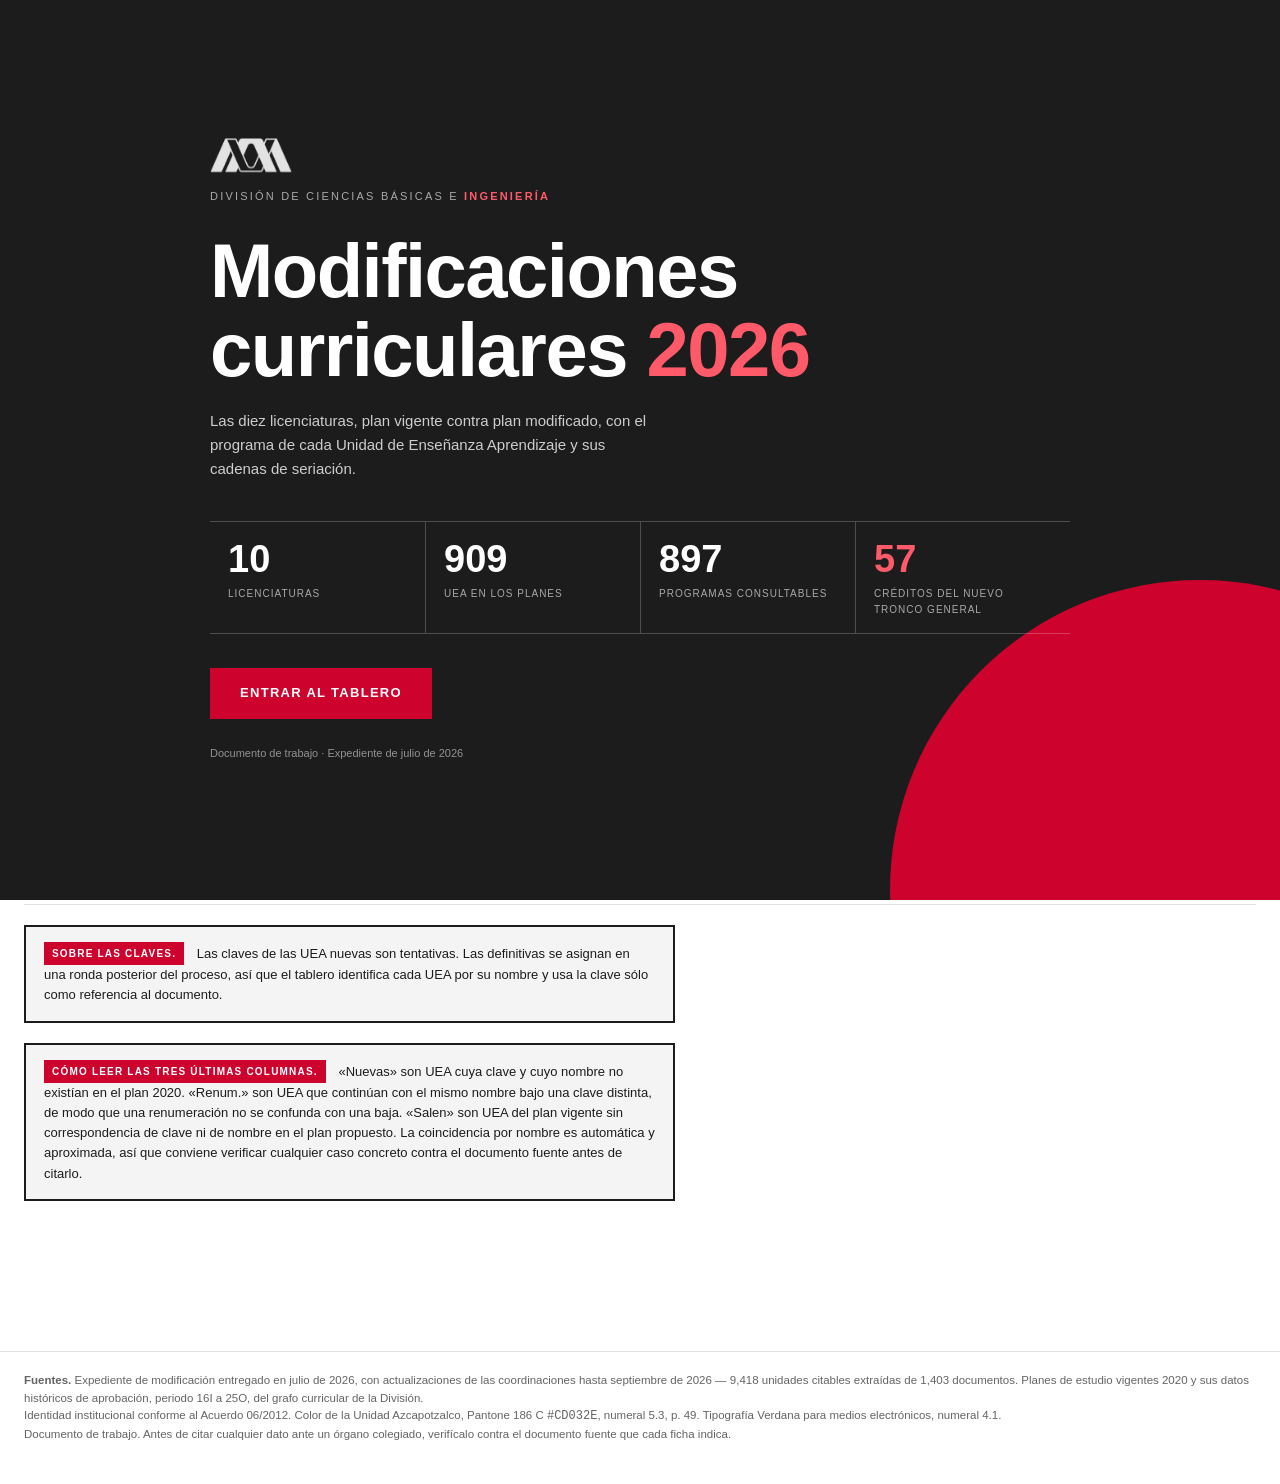
==== commit 648dbf0d: "Buscar licenciaturas, también por su nombre vigente Como el panorama ya lista cada licenciatura por " ====
--- a/index.html
+++ b/index.html
@@ -44,7 +44,7 @@
     <div class="marca">División de Ciencias<br>Básicas e <b>Ingeniería</b></div>
     <nav>
       <a href="#/">Panorama</a>
-      <input id="buscador" type="search" placeholder="Buscar UEA por nombre o clave…"
+      <input id="buscador" type="search" placeholder="Buscar UEA o licenciatura…"
              autocomplete="off" spellcheck="false">
     </nav>
   </div>
--- a/estilo.css
+++ b/estilo.css
@@ -58,6 +58,7 @@
   --papel: #FFFFFF;
   --verde: #26642B;
   --max: 1280px;
+  --aire: 28px;          /* aire superior de main; el plano de encabezado lo anula */
 }
 
 /* Los juegos de papeles valen igual para una página entera —`body[data-campo]`—
@@ -147,7 +148,7 @@
 }
 /* Plano de encabezado: arranca pegado al encabezado fijo, comiéndose el aire
    superior de main, y cierra antes de la tabla. */
-.plano-cabecera { margin: -28px 0 26px; padding: 34px 0 20px; }
+.plano-cabecera { margin: calc(-1 * var(--aire)) 0 26px; padding: 34px 0 20px; }
 .plano-cabecera .datos { border-bottom: none; margin-bottom: 0; }
 .plano-cabecera .sub { margin-bottom: 4px; }
 
@@ -209,7 +210,7 @@
 #buscador::placeholder { color: var(--texto-2); opacity: 1; }
 #buscador:focus { outline: 2px solid var(--acento-txt); outline-offset: -1px; }
 
-main { max-width: var(--max); margin: 0 auto; padding: 28px 24px 80px; }
+main { max-width: var(--max); margin: 0 auto; padding: var(--aire) 24px 80px; }
 
 /* ---------------------------------------------------- tipografía */
 h1 { font-size: 27px; line-height: 1.2; margin-bottom: 6px; }
@@ -344,13 +345,6 @@
   margin-right: auto;
 }
 
-@media (max-width: 720px) {
-  .barra nav { width: 100%; margin-left: 0; }
-  #buscador { width: 100%; }
-  .dato { flex-basis: 45%; }
-  table { font-size: 12.5px; }
-}
-
 /* ------------------------------------------- cadenas de seriación */
 .cadena { display: flex; flex-wrap: wrap; align-items: center; gap: 7px; margin: 10px 0 20px; }
 .eslabon {
@@ -378,7 +372,6 @@
 }
 ul.arbol .clave { margin-left: 7px; font-size: 11px; }
 
-.renombrada { font-size: 11.5px; color: var(--acento-txt); margin-top: 2px; font-weight: normal; }
 
 /* ═══════════════════════════════════════════════════════════════════
    Portada — nivel 0, campo tinta. El fondo es #1C1C1C, nunca negro
@@ -503,3 +496,160 @@
   #cortina { display: none !important; }
   header, tbody tr, .tarjeta, .eslabon, .punto { transition: none; }
 }
+
+/* ═══════════════════════════════════════════════════════════════════
+   Pantalla estrecha
+   ═══════════════════════════════════════════════════════════════════
+   Mismo código, misma URL, mismo sistema de campos y bloques: lo que
+   cambia es la forma de las tablas y el tamaño de lo que se toca. Dos
+   umbrales, porque son dos problemas distintos.
+
+     ≤ 980 px  Las tablas se apilan en fichas y todo lo que se toca crece
+               a 44 px. La tabla del panorama necesita unos 1000 px para
+               sus trece columnas y la del panel de UEA unos 810 px para
+               las siete suyas, así que una tableta en vertical ya las
+               desborda — y una tableta se toca con el dedo igual que un
+               teléfono.
+     ≤ 720 px  La página entera se recompone: encabezado en dos filas,
+               cédulas en retícula de dos, cadenas en vertical, árboles
+               uno debajo del otro.
+
+   Ninguna vista pide desplazamiento horizontal en ningún ancho: se
+   verifica comparando `scrollWidth` contra `innerWidth`, no a ojo.
+   ═══════════════════════════════════════════════════════════════════ */
+
+/* ---------------------------------------------------- tablas en fichas
+   Cada fila pasa a ser una ficha y cada celda lleva su rótulo, tomado del
+   atributo `data-r` que escribe app.js: la cabecera de la tabla se vuelve
+   innecesaria y el contenido deja de estar «a la derecha», que es lo que
+   el usuario no puede adivinar. La celda que manda —el nombre— encabeza
+   la ficha a todo el ancho; las demás se reparten en dos columnas, que a
+   390 px es lo que cabe sin apretar, y en el panorama deja además cada
+   cifra de 2020 junto a la de 2026, que es la comparación que importa.
+   La fila entera sigue siendo el área táctil, muy por encima de 44 px. */
+@media (max-width: 980px) {
+  .apilada thead { position: absolute; left: -9999px; }   /* sigue para el lector de pantalla */
+  .apilada, .apilada tbody { display: block; }
+  .apilada tr {
+    display: grid; grid-template-columns: 1fr 1fr; gap: 1px 16px;
+    padding: 13px 0 15px; border-bottom: 1px solid var(--linea);
+  }
+  .apilada td {
+    display: flex; flex-wrap: wrap; align-items: baseline; gap: 2px 10px;
+    border: none; padding: 3px 0; text-align: left; min-width: 0;
+  }
+  .apilada td > * { min-width: 0; }
+  .apilada td.num { text-align: left; }
+  .apilada td[data-r]::before {
+    content: attr(data-r);
+    font-size: 10px; letter-spacing: .08em; text-transform: uppercase;
+    color: var(--texto-2); white-space: nowrap; flex: none;
+    margin-right: auto;   /* empuja el valor al canto derecho sin separar sus partes */
+  }
+  .apilada .eti { white-space: normal; }
+  .apilada td[colspan] { grid-column: 1 / -1; }
+  /* la celda que encabeza la ficha */
+  .apilada td:first-child,
+  .apilada.por-nombre td:nth-child(2) {
+    grid-column: 1 / -1; display: block; font-size: 14.5px;
+    padding-bottom: 9px; margin-bottom: 5px;
+    border-bottom: 1px solid var(--linea);
+  }
+  .apilada.por-nombre td:first-child {
+    display: flex; font-size: inherit; padding-bottom: 3px;
+    margin-bottom: 0; border-bottom: none;
+  }
+  .apilada.por-nombre td:nth-child(2) { order: -1; }
+
+  /* lo que se toca, a 44 px: pestaña, buscador, filtros, eslabones y las
+     hojas del árbol de dependencias */
+  .barra nav a { padding: 12px 14px; }
+  #buscador { font-size: 16px; padding: 12px; }   /* 16 px evita el zoom al enfocar en iOS */
+  .filtros select, .filtros input { font-size: 16px; padding: 11px 10px; }
+  .eslabon { padding: 12px; }
+  ul.arbol li { padding-top: 0; padding-bottom: 0; }
+  ul.arbol li > a { display: inline-block; padding: 13px 0; }
+  ul.arbol li::before { top: 23px; }
+}
+
+@media (max-width: 720px) {
+  :root { --aire: 20px; }
+
+  /* encabezado fijo en dos filas: marca arriba, navegación y buscador abajo */
+  .barra { padding: 11px 16px; gap: 10px 14px; }
+  .barra img { height: 30px; }
+  .barra nav { width: 100%; margin-left: 0; gap: 8px; }
+  #buscador { flex: 1 1 auto; width: auto; min-width: 0; }
+
+  main { padding: var(--aire) 16px 56px; }
+  footer { padding: 18px 16px 34px; margin-top: 34px; }
+  h1 { font-size: 23px; }
+  h2 { font-size: 17px; margin: 26px 0 10px; }
+  h3 { font-size: 14px; }
+  .sub, .migaja { font-size: 12.5px; }
+  .plano-cabecera { padding: 24px 0 16px; margin-bottom: 20px; }
+
+  /* cédulas: retícula de dos columnas, con sus filetes como líneas de la
+     retícula. La última, si queda impar, ocupa el ancho entero. */
+  .datos { display: grid; grid-template-columns: 1fr 1fr; }
+  .dato { flex: none; padding: 13px 14px; border-top: 1px solid var(--linea); }
+  .dato:nth-child(odd) { border-left: none; }
+  .dato:nth-child(1), .dato:nth-child(2) { border-top: none; }
+  .dato:last-child:nth-child(odd) { grid-column: 1 / -1; }
+  .dato .n { font-size: 25px; }
+
+  /* filtros: cada uno a lo ancho */
+  .filtros { gap: 8px; }
+  .filtros select, .filtros input { flex: 1 1 100%; }
+  .conteo { margin-left: 0; width: 100%; }
+
+  .barra-cmp { height: 30px; }
+  .barra-cmp span { padding: 0 6px; }
+
+  /* cadenas: la fila horizontal se vuelve columna y la flecha gira, que es
+     como se lee una cadena en un teléfono. Cada eslabón ocupa el ancho. */
+  .cadena { flex-direction: column; align-items: stretch; gap: 0; }
+  /* la flecha gira sobre su propia caja: sin `align-self` giraría sobre el
+     centro de una caja de ancho completo y acabaría lejos de la cadena */
+  .flecha { align-self: flex-start; width: 1.2em; text-align: center;
+            transform: rotate(90deg); margin: 5px 0 5px 16px; }
+
+  /* árboles: uno debajo del otro y con la sangría justa para que el filete
+     y la marca de cada rama sigan leyéndose como árbol a 390 px */
+  .dos-arboles { display: block; }
+  .mitad { min-width: 0; flex: none; }
+  .mitad + .mitad { margin-top: 26px; }
+  ul.arbol { margin-left: 3px; padding-left: 11px; }
+  ul.arbol li { padding-left: 11px; font-size: 13px; }
+  ul.arbol li::before { width: 7px; }
+
+  .aviso { padding: 13px 14px; }
+  .campo pre { font-size: 14px; }
+  .conteo-arbol { min-width: 26px; height: 26px; }
+
+  /* portada: el Punto se achica para no comerse la cifra, las cuatro cifras
+     van en retícula de dos y el bloque puede desplazarse si el teléfono es
+     corto, en vez de recortarse. */
+  #portada { display: block; overflow-y: auto; overflow-x: hidden; padding: 30px 20px 36px; }
+  .p-contenido { max-width: none; }
+  .p-punto { width: 300px; height: 300px; right: -155px; bottom: -150px; }
+  /* El pie puede cruzar el Punto en pantalla corta: al 52 % sobre rojo daría
+     2.27:1, así que sube al 95 %, que da 5.27:1 sobre el círculo y 15.4:1
+     sobre el campo de tinta. */
+  .p-pie { color: rgba(255,255,255,.95); }
+  /* En pantalla estrecha el Punto llega hasta el botón, y un rojo sobre rojo
+     deja de ser masa. Se invierte, que es la misma regla que rige dentro del
+     Plano rojo del panorama: blanco pleno con la palabra en rojo, 5.76:1
+     sobre el círculo y 17.0:1 contra el campo de tinta. */
+  .p-entrar { background: #fff; color: var(--rojo); }
+  .p-entrar:hover { background: #fff; }
+  .p-titulo { font-size: clamp(28px, 8.5vw, 76px); margin-top: 20px; }
+  .p-bajada { font-size: 14px; margin-top: 16px; }
+  .p-cifras { display: grid; grid-template-columns: 1fr 1fr; margin: 30px 0 28px; }
+  .p-cifras > div { flex: none; padding: 14px 14px 12px;
+                    border-top: 1px solid rgba(255,255,255,.22); }
+  .p-cifras > div:nth-child(odd) { border-left: none; }
+  .p-cifras > div:nth-child(1), .p-cifras > div:nth-child(2) { border-top: none; }
+  .p-cifras b { font-size: 30px; }
+  .p-entrar { padding: 15px 26px; }
+}
